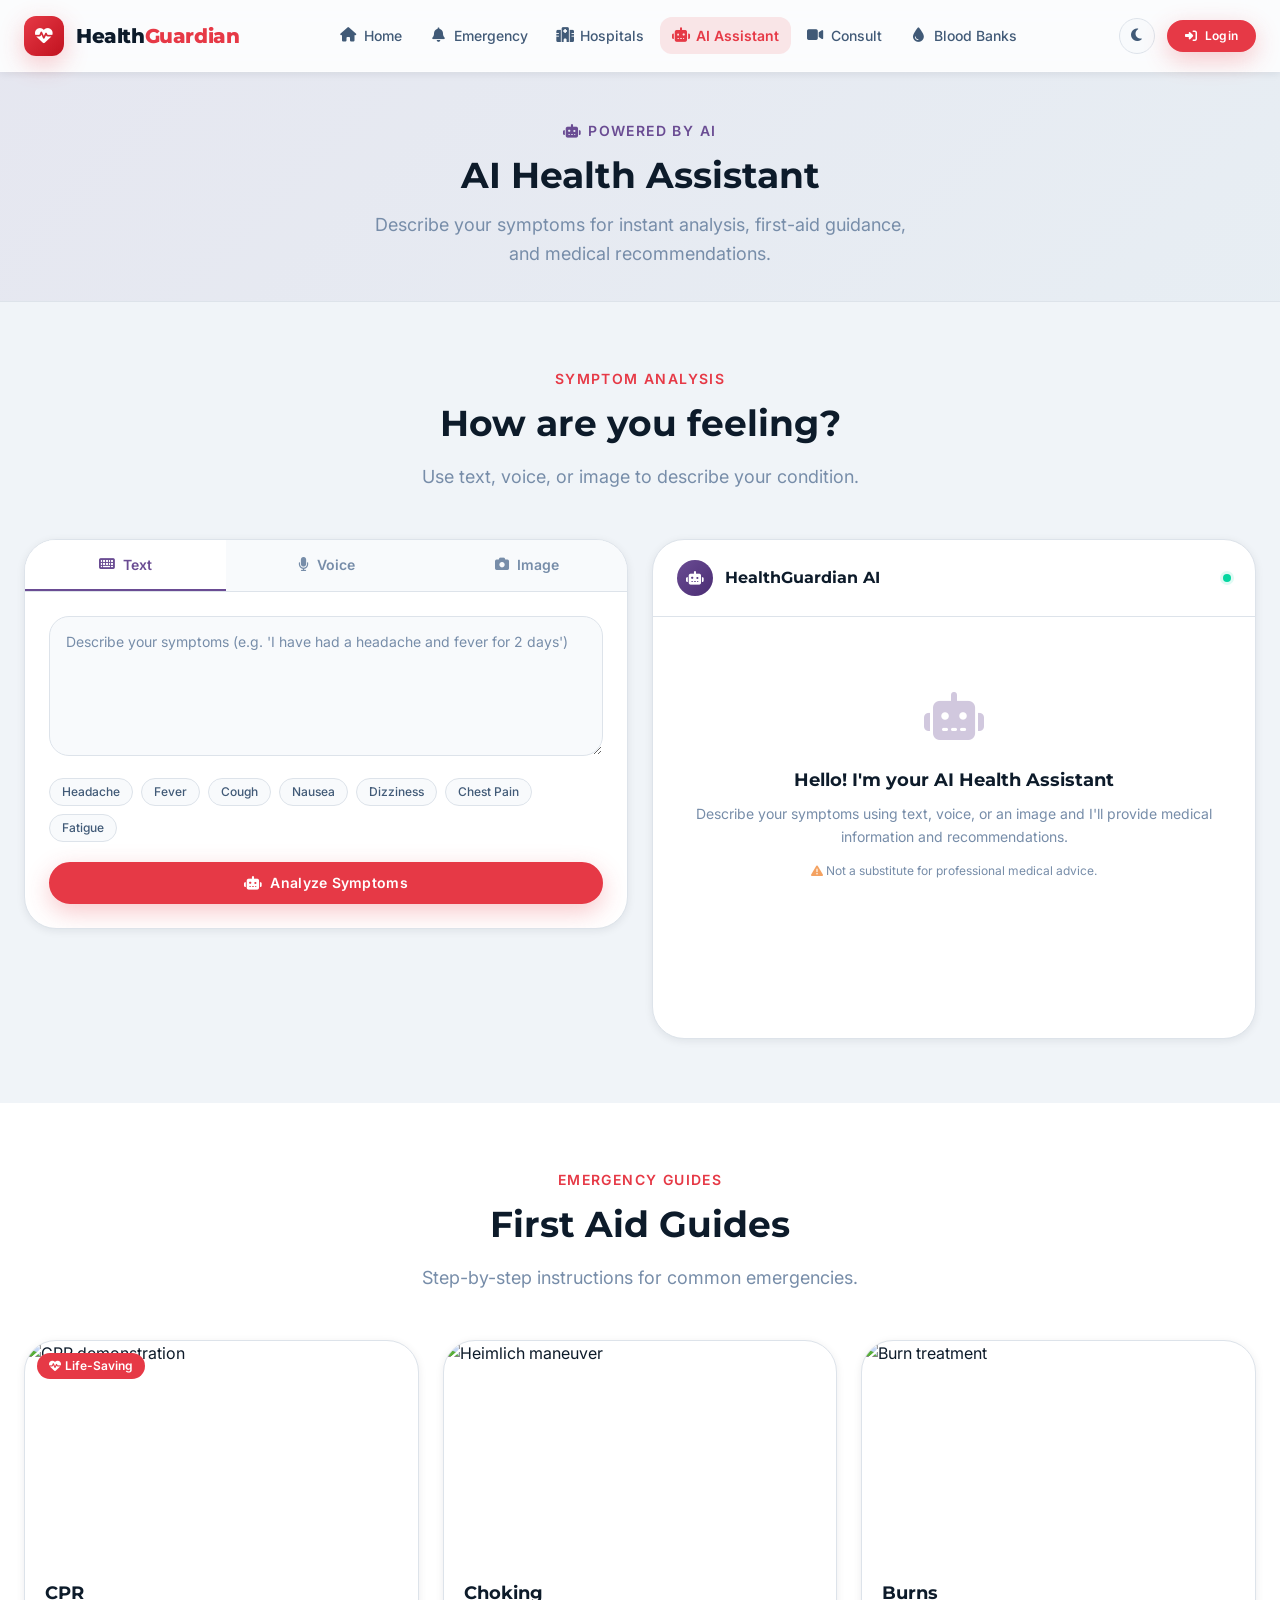
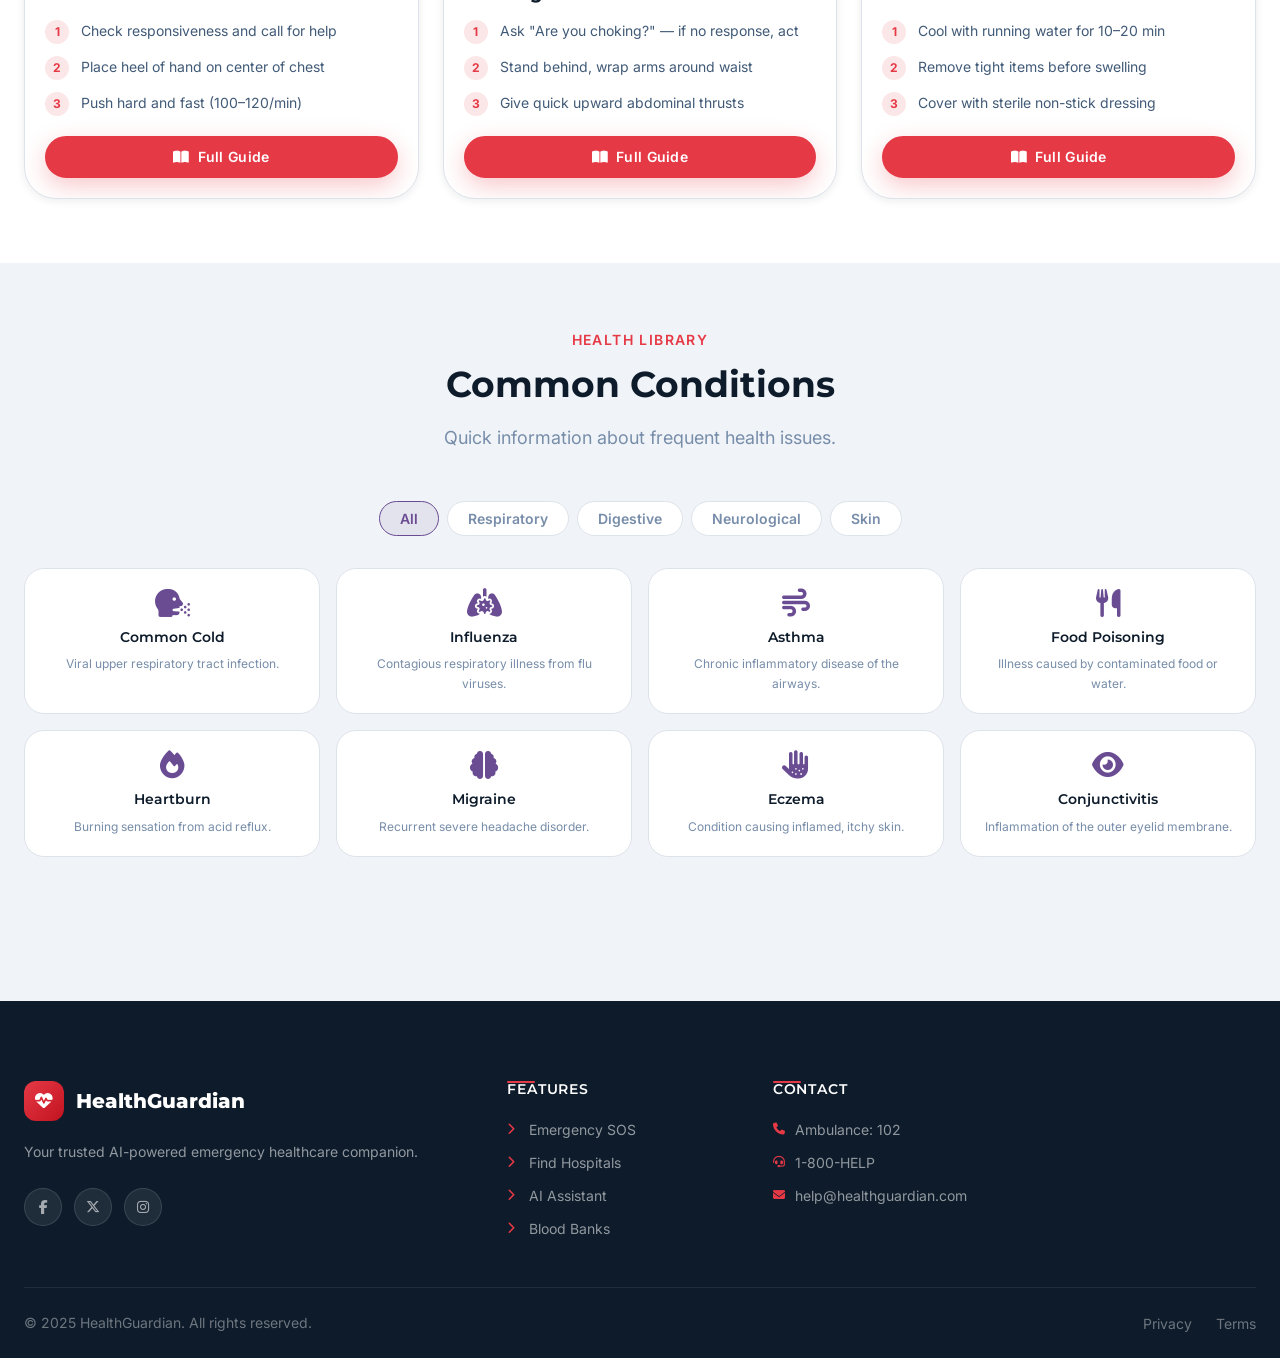
==== pages/assistant.html @ 379e9eb7 "feat: initial commit — HealthGuardian Emergency Healthcare AI Platform v2.0" ====
<!DOCTYPE html>
<html lang="en" data-theme="light">
<head>
  <meta charset="UTF-8">
  <meta name="viewport" content="width=device-width, initial-scale=1.0">
  <meta name="description" content="AI symptom checker, first aid guides, and health assistant — HealthGuardian">
  <title>AI Assistant — HealthGuardian</title>
  <link rel="preconnect" href="https://fonts.googleapis.com">
  <link rel="preconnect" href="https://fonts.gstatic.com" crossorigin>
  <link href="https://fonts.googleapis.com/css2?family=Inter:wght@300;400;500;600;700;800&family=Montserrat:wght@700;800;900&display=swap" rel="stylesheet">
  <link rel="stylesheet" href="https://cdnjs.cloudflare.com/ajax/libs/font-awesome/6.5.0/css/all.min.css">
  <link rel="stylesheet" href="../css/main.css">
  <link rel="stylesheet" href="../css/pages/assistant.css">
</head>
<body>

  <!-- NAVBAR -->
  <nav class="navbar" role="navigation" aria-label="Main navigation">
    <div class="container">
      <a href="../index.html" class="nav-logo">
        <div class="logo-icon"><i class="fas fa-heartbeat"></i></div>
        <span class="logo-text">Health<span>Guardian</span></span>
      </a>
      <ul class="nav-links" role="list">
        <li><a href="../index.html" class="nav-link"><i class="fas fa-house"></i> Home</a></li>
        <li><a href="emergency.html" class="nav-link"><i class="fas fa-bell"></i> Emergency</a></li>
        <li><a href="hospitals.html" class="nav-link"><i class="fas fa-hospital"></i> Hospitals</a></li>
        <li><a href="assistant.html" class="nav-link active"><i class="fas fa-robot"></i> AI Assistant</a></li>
        <li><a href="video.html" class="nav-link"><i class="fas fa-video"></i> Consult</a></li>
        <li><a href="bloodbank.html" class="nav-link"><i class="fas fa-droplet"></i> Blood Banks</a></li>
      </ul>
      <div class="nav-actions">
        <button class="theme-toggle" aria-label="Toggle dark mode"><i class="fas fa-moon"></i></button>
        <a href="login.html" class="btn btn-primary btn-sm nav-login-btn"><i class="fas fa-right-to-bracket"></i> Login</a>
        <div class="profile-dropdown hidden">
          <button class="profile-trigger">
            <div class="profile-avatar"></div>
            <span class="profile-name">User</span>
            <i class="fas fa-chevron-down profile-chevron"></i>
          </button>
          <div class="dropdown-menu">
            <button class="dropdown-item logout-btn danger"><i class="fas fa-right-from-bracket"></i> Logout</button>
          </div>
        </div>
        <button class="hamburger" aria-label="Toggle menu" aria-expanded="false"><span></span><span></span><span></span></button>
      </div>
    </div>
  </nav>

  <main>
    <!-- Page Header -->
    <div class="page-header">
      <span class="eyebrow"><i class="fas fa-robot"></i> Powered by AI</span>
      <h1>AI Health Assistant</h1>
      <p>Describe your symptoms for instant analysis, first-aid guidance, and medical recommendations.</p>
    </div>

    <!-- Symptom Checker -->
    <section class="checker-section section-pad" id="symptom-checker" aria-labelledby="checker-heading">
      <div class="container">
        <div class="section-header">
          <span class="eyebrow">Symptom Analysis</span>
          <h2 id="checker-heading">How are you feeling?</h2>
          <p>Use text, voice, or image to describe your condition.</p>
        </div>
        <div class="checker-layout">

          <!-- Input Panel -->
          <div class="input-panel" role="region" aria-label="Symptom input">
            <div class="method-tabs" role="tablist" aria-label="Input method">
              <button class="method-tab active" data-method="text" role="tab" aria-selected="true" aria-controls="pane-text">
                <i class="fas fa-keyboard"></i> Text
              </button>
              <button class="method-tab" data-method="voice" role="tab" aria-selected="false" aria-controls="pane-voice">
                <i class="fas fa-microphone"></i> Voice
              </button>
              <button class="method-tab" data-method="image" role="tab" aria-selected="false" aria-controls="pane-image">
                <i class="fas fa-camera"></i> Image
              </button>
            </div>

            <!-- Text Pane -->
            <div class="method-pane active" id="pane-text" role="tabpanel">
              <textarea id="symptomText" class="symptom-textarea" placeholder="Describe your symptoms (e.g. 'I have had a headache and fever for 2 days')" aria-label="Symptom description" maxlength="500"></textarea>
              <div class="symptom-tags" aria-label="Quick symptom tags">
                <span class="symptom-tag" role="button" tabindex="0">Headache</span>
                <span class="symptom-tag" role="button" tabindex="0">Fever</span>
                <span class="symptom-tag" role="button" tabindex="0">Cough</span>
                <span class="symptom-tag" role="button" tabindex="0">Nausea</span>
                <span class="symptom-tag" role="button" tabindex="0">Dizziness</span>
                <span class="symptom-tag" role="button" tabindex="0">Chest Pain</span>
                <span class="symptom-tag" role="button" tabindex="0">Fatigue</span>
              </div>
              <button class="btn btn-primary btn-block" id="analyzeBtn">
                <i class="fas fa-robot"></i> Analyze Symptoms
              </button>
            </div>

            <!-- Voice Pane -->
            <div class="method-pane" id="pane-voice" role="tabpanel">
              <div class="voice-pane">
                <button class="voice-btn" id="voiceBtn" aria-label="Start voice recording">
                  <i class="fas fa-microphone"></i>
                </button>
                <p class="voice-status" id="voiceStatus" aria-live="polite">Tap to start recording</p>
                <div class="voice-transcript" id="voiceTranscript" aria-live="polite">
                  Your spoken symptoms will appear here...
                </div>
                <button class="btn btn-primary btn-block mt-4" id="analyzeVoiceBtn" disabled>
                  <i class="fas fa-robot"></i> Analyze
                </button>
              </div>
            </div>

            <!-- Image Pane -->
            <div class="method-pane" id="pane-image" role="tabpanel">
              <div class="upload-area" id="uploadArea" role="button" tabindex="0" aria-label="Upload image">
                <i class="fas fa-cloud-arrow-up"></i>
                <p>Click or drag & drop an image</p>
                <span style="font-size:var(--text-xs);color:var(--text-muted)">JPG, PNG, WEBP up to 10MB</span>
                <input type="file" id="imageInput" accept="image/*" aria-label="Choose image file">
              </div>
              <div class="image-preview" id="imagePreview">
                <img id="previewImg" alt="Uploaded condition preview">
                <button class="btn btn-ghost btn-sm remove-btn" id="removeImageBtn"><i class="fas fa-trash"></i> Remove</button>
              </div>
              <button class="btn btn-primary btn-block" id="analyzeImageBtn" disabled>
                <i class="fas fa-magnifying-glass"></i> Analyze Image
              </button>
            </div>
          </div>

          <!-- Results Panel -->
          <div class="results-panel" role="region" aria-label="AI analysis results" aria-live="polite">
            <div class="results-header">
              <div class="ai-avatar-sm"><i class="fas fa-robot"></i></div>
              <h3>HealthGuardian AI</h3>
              <div class="online-dot" title="AI Online"></div>
            </div>
            <div class="results-body" id="resultsBody">
              <div class="welcome-state">
                <div class="welcome-icon"><i class="fas fa-robot"></i></div>
                <h4>Hello! I'm your AI Health Assistant</h4>
                <p>Describe your symptoms using text, voice, or an image and I'll provide medical information and recommendations.</p>
                <p style="margin-top:var(--space-3);font-size:var(--text-xs);color:var(--text-muted)"><i class="fas fa-triangle-exclamation" style="color:var(--color-warning)"></i> Not a substitute for professional medical advice.</p>
              </div>
            </div>
          </div>

        </div>
      </div>
    </section>

    <!-- First Aid Guides -->
    <section class="first-aid-section section-pad" id="first-aid" aria-labelledby="firstaid-heading">
      <div class="container">
        <div class="section-header">
          <span class="eyebrow">Emergency Guides</span>
          <h2 id="firstaid-heading">First Aid Guides</h2>
          <p>Step-by-step instructions for common emergencies.</p>
        </div>
        <div class="aid-grid">
          <article class="aid-card">
            <div class="aid-card-img">
              <img src="https://hand2heartcpr.ca/wp-content/uploads/2018/01/AdobeStock_182735346.jpeg" alt="CPR demonstration" loading="lazy">
              <div class="aid-badge"><i class="fas fa-heartbeat"></i> Life-Saving</div>
            </div>
            <div class="aid-card-body">
              <h3>CPR</h3>
              <div class="aid-steps">
                <div class="aid-step"><span class="aid-step-num">1</span><p>Check responsiveness and call for help</p></div>
                <div class="aid-step"><span class="aid-step-num">2</span><p>Place heel of hand on center of chest</p></div>
                <div class="aid-step"><span class="aid-step-num">3</span><p>Push hard and fast (100–120/min)</p></div>
              </div>
              <button class="btn btn-primary btn-block view-guide-btn" data-guide="cpr"><i class="fas fa-book-open"></i> Full Guide</button>
            </div>
          </article>
          <article class="aid-card">
            <div class="aid-card-img">
              <img src="https://media.istockphoto.com/id/2204399480/nl/foto/woman-performing-heimlich-maneuver-on-choking-partner-during-urgent-health-crisis-in-home.jpg?s=612x612&w=0&k=20&c=FwWISGh20p8D-whjJXy2Q0My9B53zinLy3RvQllsHaA=" alt="Heimlich maneuver" loading="lazy">
            </div>
            <div class="aid-card-body">
              <h3>Choking</h3>
              <div class="aid-steps">
                <div class="aid-step"><span class="aid-step-num">1</span><p>Ask "Are you choking?" — if no response, act</p></div>
                <div class="aid-step"><span class="aid-step-num">2</span><p>Stand behind, wrap arms around waist</p></div>
                <div class="aid-step"><span class="aid-step-num">3</span><p>Give quick upward abdominal thrusts</p></div>
              </div>
              <button class="btn btn-primary btn-block view-guide-btn" data-guide="choking"><i class="fas fa-book-open"></i> Full Guide</button>
            </div>
          </article>
          <article class="aid-card">
            <div class="aid-card-img">
              <img src="https://media.istockphoto.com/id/157602937/nl/foto/doctor-nurse-treating-mans-wound-burn-emergency-room-hospital.jpg?s=612x612&w=0&k=20&c=Lls_MF4XRp-GFUC1O2oXzkaopKZk47_YuTNvd8_7tJE=" alt="Burn treatment" loading="lazy">
            </div>
            <div class="aid-card-body">
              <h3>Burns</h3>
              <div class="aid-steps">
                <div class="aid-step"><span class="aid-step-num">1</span><p>Cool with running water for 10–20 min</p></div>
                <div class="aid-step"><span class="aid-step-num">2</span><p>Remove tight items before swelling</p></div>
                <div class="aid-step"><span class="aid-step-num">3</span><p>Cover with sterile non-stick dressing</p></div>
              </div>
              <button class="btn btn-primary btn-block view-guide-btn" data-guide="burns"><i class="fas fa-book-open"></i> Full Guide</button>
            </div>
          </article>
        </div>
      </div>
    </section>

    <!-- Common Conditions -->
    <section class="conditions-section section-pad" aria-labelledby="conditions-heading">
      <div class="container">
        <div class="section-header">
          <span class="eyebrow">Health Library</span>
          <h2 id="conditions-heading">Common Conditions</h2>
          <p>Quick information about frequent health issues.</p>
        </div>
        <div class="condition-tabs" role="tablist" aria-label="Filter conditions">
          <button class="condition-tab active" data-cat="all" role="tab">All</button>
          <button class="condition-tab" data-cat="respiratory" role="tab">Respiratory</button>
          <button class="condition-tab" data-cat="digestive" role="tab">Digestive</button>
          <button class="condition-tab" data-cat="neurological" role="tab">Neurological</button>
          <button class="condition-tab" data-cat="skin" role="tab">Skin</button>
        </div>
        <div class="conditions-grid" id="conditionsGrid" aria-live="polite"></div>
      </div>
    </section>
  </main>

  <!-- Guide Modal -->
  <div class="modal-overlay" id="guideModal" role="dialog" aria-modal="true" aria-labelledby="guideModalTitle">
    <div class="modal-box">
      <div class="modal-header">
        <h2 id="guideModalTitle">Guide</h2>
        <button class="modal-close" id="closeGuideModal" aria-label="Close modal"><i class="fas fa-xmark"></i></button>
      </div>
      <div class="modal-body" id="guideModalBody"></div>
    </div>
  </div>

  <!-- FOOTER -->
  <footer class="footer">
    <div class="container">
      <div class="footer-grid">
        <div class="footer-brand">
          <a href="../index.html" class="footer-logo"><div class="logo-icon"><i class="fas fa-heartbeat"></i></div><span class="logo-text">HealthGuardian</span></a>
          <p>Your trusted AI-powered emergency healthcare companion.</p>
          <div class="footer-social">
            <a href="#" aria-label="Facebook"><i class="fab fa-facebook-f"></i></a>
            <a href="#" aria-label="Twitter"><i class="fab fa-x-twitter"></i></a>
            <a href="#" aria-label="Instagram"><i class="fab fa-instagram"></i></a>
          </div>
        </div>
        <div class="footer-col"><h4>Features</h4><ul>
          <li><a href="emergency.html"><i class="fas fa-chevron-right"></i> Emergency SOS</a></li>
          <li><a href="hospitals.html"><i class="fas fa-chevron-right"></i> Find Hospitals</a></li>
          <li><a href="assistant.html"><i class="fas fa-chevron-right"></i> AI Assistant</a></li>
          <li><a href="bloodbank.html"><i class="fas fa-chevron-right"></i> Blood Banks</a></li>
        </ul></div>
        <div class="footer-col"><h4>Contact</h4><ul>
          <li><a href="tel:102"><i class="fas fa-phone"></i> Ambulance: 102</a></li>
          <li><a href="tel:18004357"><i class="fas fa-headset"></i> 1-800-HELP</a></li>
          <li><a href="mailto:help@healthguardian.com"><i class="fas fa-envelope"></i> help@healthguardian.com</a></li>
        </ul></div>
      </div>
      <div class="footer-bottom">
        <p>&copy; 2025 HealthGuardian. All rights reserved.</p>
        <div class="footer-bottom-links"><a href="#">Privacy</a><a href="#">Terms</a></div>
      </div>
    </div>
  </footer>

  <script type="module" src="../js/main.js"></script>
  <script type="module" src="../js/assistant/assistant.js"></script>
</body>
</html>
---- css/main.css ----
/**
 * main.css — Master CSS Entry Point
 * Emergency Healthcare AI Platform
 * ──────────────────────────────────
 * Import order matters: variables → reset → base → layouts → components → utilities → themes
 */

/* 1. Design Tokens */
@import url('base/variables.css');

/* 2. Reset & Base */
@import url('base/reset.css');

/* 3. Layouts */
@import url('layouts/footer.css');

/* 4. Components */
@import url('components/navbar.css');
@import url('components/buttons.css');
@import url('components/cards.css');
@import url('components/forms.css');

/* 5. Utilities */
@import url('utilities/helpers.css');

/* 6. Page Styles (imported per-page via <link>, listed here for reference) */
/* pages/home.css | pages/emergency.css | pages/finder.css | pages/assistant.css | pages/video.css */

/* ── Google Fonts ── */
@import url('https://fonts.googleapis.com/css2?family=Inter:wght@300;400;500;600;700;800&family=Montserrat:wght@700;800;900&display=swap');
---- css/pages/assistant.css ----
/**
 * AI Assistant Page Styles
 * Emergency Healthcare AI Platform
 */

body { padding-top: var(--navbar-height); }
.section-pad { padding: var(--space-16) 0; }

.page-header {
  background: linear-gradient(135deg, rgba(106,76,147,0.08), rgba(69,123,157,0.05));
  padding: var(--space-12) 0 var(--space-8);
  border-bottom: 1px solid var(--border-color);
  text-align: center;
}
.page-header .eyebrow { color: #6a4c93; font-size: var(--text-sm); font-weight: var(--font-semibold); letter-spacing: 0.1em; text-transform: uppercase; display: block; margin-bottom: var(--space-3); }
.page-header h1 { font-size: var(--text-4xl); margin-bottom: var(--space-3); }
.page-header p  { color: var(--text-muted); font-size: var(--text-lg); max-width: 560px; margin-inline: auto; }

/* ── Checker Layout ── */
.checker-section { background: var(--bg-body); }
.checker-layout {
  display: grid;
  grid-template-columns: 1fr 1fr;
  gap: var(--space-6);
  align-items: start;
}

/* ── Input Panel ── */
.input-panel {
  background: var(--bg-surface);
  border-radius: var(--border-radius-xl);
  border: 1px solid var(--border-color);
  box-shadow: var(--shadow-sm);
  overflow: hidden;
}

.method-tabs {
  display: flex;
  border-bottom: 1px solid var(--border-color);
  background: var(--bg-surface-2);
}
.method-tab {
  flex: 1;
  padding: var(--space-4);
  font-size: var(--text-sm);
  font-weight: var(--font-semibold);
  color: var(--text-muted);
  cursor: pointer;
  border: none;
  background: none;
  border-bottom: 2px solid transparent;
  transition: var(--transition-fast);
  display: flex;
  align-items: center;
  justify-content: center;
  gap: var(--space-2);
}
.method-tab:hover { color: var(--text-primary); background: var(--bg-surface); }
.method-tab.active { color: #6a4c93; border-bottom-color: #6a4c93; background: var(--bg-surface); }

.method-pane { display: none; padding: var(--space-6); }
.method-pane.active { display: block; }

.symptom-textarea {
  width: 100%;
  min-height: 140px;
  padding: var(--space-4);
  background: var(--bg-surface-2);
  border: 1.5px solid var(--border-color);
  border-radius: var(--border-radius-lg);
  font-family: var(--font-sans);
  font-size: var(--text-sm);
  color: var(--text-primary);
  resize: vertical;
  outline: none;
  transition: var(--transition-fast);
  margin-bottom: var(--space-4);
}
.symptom-textarea:focus { border-color: #6a4c93; box-shadow: 0 0 0 3px rgba(106,76,147,0.12); }
.symptom-textarea::placeholder { color: var(--text-muted); }

.symptom-tags { display: flex; flex-wrap: wrap; gap: var(--space-2); margin-bottom: var(--space-5); }
.symptom-tag {
  padding: var(--space-1) var(--space-3);
  background: var(--bg-surface-2);
  border: 1px solid var(--border-color);
  border-radius: var(--border-radius-full);
  font-size: var(--text-xs);
  font-weight: var(--font-medium);
  color: var(--text-secondary);
  cursor: pointer;
  transition: var(--transition-fast);
  user-select: none;
}
.symptom-tag:hover, .symptom-tag.selected {
  background: rgba(106,76,147,0.12);
  border-color: #6a4c93;
  color: #6a4c93;
}

/* ── Voice Pane ── */
.voice-pane { text-align: center; padding: var(--space-8) var(--space-6); }
.voice-btn {
  width: 100px; height: 100px;
  border-radius: 50%;
  background: linear-gradient(135deg, #6a4c93, #4a2c73);
  color: var(--color-white);
  border: none;
  font-size: 2rem;
  cursor: pointer;
  margin: 0 auto var(--space-5);
  display: flex; align-items: center; justify-content: center;
  box-shadow: 0 8px 24px rgba(106,76,147,0.3);
  transition: var(--transition-spring);
}
.voice-btn:hover { transform: scale(1.06); }
.voice-btn.recording { animation: pulse 1.5s ease-out infinite; background: var(--color-primary); }
.voice-status { font-size: var(--text-sm); color: var(--text-muted); margin-bottom: var(--space-4); }
.voice-transcript {
  background: var(--bg-surface-2);
  border: 1px solid var(--border-color);
  border-radius: var(--border-radius-lg);
  padding: var(--space-4);
  min-height: 80px;
  font-size: var(--text-sm);
  color: var(--text-secondary);
  text-align: left;
}

/* ── Image Pane ── */
.upload-area {
  border: 2px dashed var(--border-color);
  border-radius: var(--border-radius-lg);
  padding: var(--space-10);
  text-align: center;
  cursor: pointer;
  transition: var(--transition-fast);
  margin-bottom: var(--space-4);
}
.upload-area:hover, .upload-area.dragover { border-color: #6a4c93; background: rgba(106,76,147,0.04); }
.upload-area i { font-size: 2.5rem; color: var(--text-muted); margin-bottom: var(--space-3); display: block; }
.upload-area p { font-size: var(--text-sm); color: var(--text-muted); }
.upload-area input[type="file"] { display: none; }
.image-preview { display: none; position: relative; margin-bottom: var(--space-4); }
.image-preview img { width: 100%; border-radius: var(--border-radius-lg); max-height: 200px; object-fit: cover; }
.image-preview .remove-btn { position: absolute; top: var(--space-2); right: var(--space-2); }

/* ── Results Panel ── */
.results-panel {
  background: var(--bg-surface);
  border-radius: var(--border-radius-xl);
  border: 1px solid var(--border-color);
  box-shadow: var(--shadow-sm);
  min-height: 500px;
  display: flex;
  flex-direction: column;
}

.results-header {
  padding: var(--space-5) var(--space-6);
  border-bottom: 1px solid var(--border-color);
  display: flex;
  align-items: center;
  gap: var(--space-3);
}
.ai-avatar-sm {
  width: 36px; height: 36px;
  border-radius: 50%;
  background: linear-gradient(135deg, #6a4c93, #4a2c73);
  display: flex; align-items: center; justify-content: center;
  color: var(--color-white);
  font-size: var(--text-sm);
  flex-shrink: 0;
}
.results-header h3 { font-size: var(--text-base); color: var(--text-primary); }
.results-header .online-dot { width: 8px; height: 8px; border-radius: 50%; background: var(--color-accent); margin-left: auto; box-shadow: 0 0 0 3px var(--color-accent-alpha); }

.results-body { flex: 1; padding: var(--space-6); overflow-y: auto; }

.welcome-state { text-align: center; padding: var(--space-10) var(--space-4); }
.welcome-state .welcome-icon { font-size: 3rem; color: #6a4c93; opacity: 0.3; margin-bottom: var(--space-4); }
.welcome-state h4 { font-size: var(--text-lg); margin-bottom: var(--space-3); }
.welcome-state p  { font-size: var(--text-sm); color: var(--text-muted); }

.loading-state { display: flex; align-items: center; gap: var(--space-4); padding: var(--space-6); }
.loading-dots { display: flex; gap: var(--space-2); }
.loading-dots span {
  width: 8px; height: 8px;
  border-radius: 50%;
  background: #6a4c93;
  animation: bounce 1.2s ease-in-out infinite;
}
.loading-dots span:nth-child(2) { animation-delay: 0.2s; }
.loading-dots span:nth-child(3) { animation-delay: 0.4s; }
@keyframes bounce { 0%,80%,100% { transform: scale(0.6); opacity: 0.4; } 40% { transform: scale(1); opacity: 1; } }

.severity-banner {
  display: flex;
  align-items: center;
  gap: var(--space-3);
  padding: var(--space-4);
  border-radius: var(--border-radius-lg);
  margin-bottom: var(--space-5);
  font-weight: var(--font-semibold);
  font-size: var(--text-sm);
}
.severity-banner.high     { background: var(--color-primary-alpha); color: var(--color-primary); }
.severity-banner.moderate { background: rgba(244,162,97,0.15); color: #c47a2a; }
.severity-banner.low      { background: var(--color-accent-alpha); color: var(--color-accent-dark); }

.condition-item {
  background: var(--bg-surface-2);
  border: 1px solid var(--border-color);
  border-radius: var(--border-radius-lg);
  padding: var(--space-4);
  margin-bottom: var(--space-3);
}
.condition-item-header { display: flex; align-items: center; justify-content: space-between; margin-bottom: var(--space-2); }
.condition-item-name { font-weight: var(--font-semibold); font-size: var(--text-sm); color: var(--text-primary); }
.condition-item p { font-size: var(--text-xs); color: var(--text-muted); }

.advice-box {
  background: rgba(69,123,157,0.06);
  border: 1px solid var(--color-secondary-alpha);
  border-radius: var(--border-radius-lg);
  padding: var(--space-4);
  margin-bottom: var(--space-5);
}
.advice-box h5 { font-size: var(--text-sm); color: var(--color-secondary); margin-bottom: var(--space-2); }
.advice-box p  { font-size: var(--text-sm); color: var(--text-secondary); }

.disclaimer {
  background: var(--bg-surface-2);
  border-radius: var(--border-radius);
  padding: var(--space-3) var(--space-4);
  font-size: var(--text-xs);
  color: var(--text-muted);
  display: flex;
  gap: var(--space-2);
  align-items: flex-start;
  margin-top: var(--space-4);
}
.disclaimer i { color: var(--color-warning); flex-shrink: 0; margin-top: 2px; }

/* ── First Aid Section ── */
.first-aid-section { background: var(--bg-surface); }
.aid-grid { display: grid; grid-template-columns: repeat(3, 1fr); gap: var(--space-6); }
.aid-card {
  background: var(--bg-surface);
  border: 1px solid var(--border-color);
  border-radius: var(--border-radius-xl);
  overflow: hidden;
  box-shadow: var(--shadow-sm);
  transition: var(--transition-base);
}
.aid-card:hover { transform: translateY(-6px); box-shadow: var(--shadow-lg); }
.aid-card-img { position: relative; aspect-ratio: 16/9; overflow: hidden; }
.aid-card-img img { width: 100%; height: 100%; object-fit: cover; transition: transform 0.4s ease; }
.aid-card:hover .aid-card-img img { transform: scale(1.05); }
.aid-badge {
  position: absolute;
  top: var(--space-3); left: var(--space-3);
  background: var(--color-primary);
  color: var(--color-white);
  padding: var(--space-1) var(--space-3);
  border-radius: var(--border-radius-full);
  font-size: var(--text-xs);
  font-weight: var(--font-semibold);
  display: flex; align-items: center; gap: var(--space-1);
}
.aid-card-body { padding: var(--space-5); }
.aid-card-body h3 { font-size: var(--text-lg); margin-bottom: var(--space-4); }
.aid-steps { display: flex; flex-direction: column; gap: var(--space-3); margin-bottom: var(--space-5); }
.aid-step { display: flex; gap: var(--space-3); align-items: flex-start; }
.aid-step-num {
  width: 24px; height: 24px;
  border-radius: 50%;
  background: var(--color-primary-alpha);
  color: var(--color-primary);
  display: flex; align-items: center; justify-content: center;
  font-size: var(--text-xs);
  font-weight: var(--font-bold);
  flex-shrink: 0;
}
.aid-step p { font-size: var(--text-sm); color: var(--text-secondary); }

/* ── Guide Modal ── */
.modal-overlay {
  position: fixed;
  inset: 0;
  background: var(--bg-overlay);
  z-index: var(--z-modal);
  display: flex;
  align-items: center;
  justify-content: center;
  padding: var(--space-6);
  opacity: 0;
  visibility: hidden;
  transition: var(--transition-base);
}
.modal-overlay.open { opacity: 1; visibility: visible; }
.modal-box {
  background: var(--bg-surface);
  border-radius: var(--border-radius-xl);
  box-shadow: var(--shadow-xl);
  width: 100%;
  max-width: 680px;
  max-height: 85vh;
  overflow-y: auto;
  transform: scale(0.95) translateY(16px);
  transition: var(--transition-base);
}
.modal-overlay.open .modal-box { transform: scale(1) translateY(0); }
.modal-header {
  padding: var(--space-6);
  border-bottom: 1px solid var(--border-color);
  display: flex;
  align-items: center;
  justify-content: space-between;
  position: sticky;
  top: 0;
  background: var(--bg-surface);
  z-index: 1;
}
.modal-header h2 { font-size: var(--text-xl); }
.modal-close { width: 36px; height: 36px; border-radius: 50%; background: var(--bg-surface-2); border: 1px solid var(--border-color); display: flex; align-items: center; justify-content: center; cursor: pointer; color: var(--text-muted); transition: var(--transition-fast); }
.modal-close:hover { background: var(--color-primary-alpha); color: var(--color-primary); }
.modal-body { padding: var(--space-6); }
.modal-video { aspect-ratio: 16/9; border-radius: var(--border-radius-lg); overflow: hidden; margin-bottom: var(--space-6); background: var(--bg-surface-2); }
.modal-video iframe { width: 100%; height: 100%; border: none; }
.modal-steps ol { padding-left: var(--space-5); display: flex; flex-direction: column; gap: var(--space-3); }
.modal-steps li { font-size: var(--text-sm); color: var(--text-secondary); line-height: var(--leading-relaxed); }
.modal-note { background: rgba(244,162,97,0.1); border: 1px solid rgba(244,162,97,0.3); border-radius: var(--border-radius-lg); padding: var(--space-4); margin-top: var(--space-5); font-size: var(--text-sm); color: var(--text-secondary); }

/* ── Conditions ── */
.conditions-section { background: var(--bg-body); }
.condition-tabs { display: flex; gap: var(--space-2); flex-wrap: wrap; justify-content: center; margin-bottom: var(--space-8); }
.condition-tab {
  padding: var(--space-2) var(--space-5);
  border-radius: var(--border-radius-full);
  font-size: var(--text-sm);
  font-weight: var(--font-semibold);
  color: var(--text-muted);
  cursor: pointer;
  border: 1px solid var(--border-color);
  background: var(--bg-surface);
  transition: var(--transition-fast);
}
.condition-tab:hover { color: var(--text-primary); border-color: var(--border-color-dark); }
.condition-tab.active { color: #6a4c93; background: rgba(106,76,147,0.1); border-color: #6a4c93; }
.conditions-grid { display: grid; grid-template-columns: repeat(4, 1fr); gap: var(--space-4); }
.condition-card {
  background: var(--bg-surface);
  border: 1px solid var(--border-color);
  border-radius: var(--border-radius-lg);
  padding: var(--space-5);
  cursor: pointer;
  transition: var(--transition-base);
  text-align: center;
}
.condition-card:hover { transform: translateY(-4px); box-shadow: var(--shadow-md); border-color: #6a4c93; }
.condition-card i { font-size: 1.75rem; color: #6a4c93; margin-bottom: var(--space-3); display: block; }
.condition-card h4 { font-size: var(--text-sm); font-weight: var(--font-semibold); margin-bottom: var(--space-2); }
.condition-card p  { font-size: var(--text-xs); color: var(--text-muted); }

/* ── Responsive ── */
@media (max-width: 1024px) { .checker-layout { grid-template-columns: 1fr; } }
@media (max-width: 768px)  { .aid-grid { grid-template-columns: 1fr; } .conditions-grid { grid-template-columns: repeat(2, 1fr); } }
@media (max-width: 480px)  { .conditions-grid { grid-template-columns: repeat(2, 1fr); } }
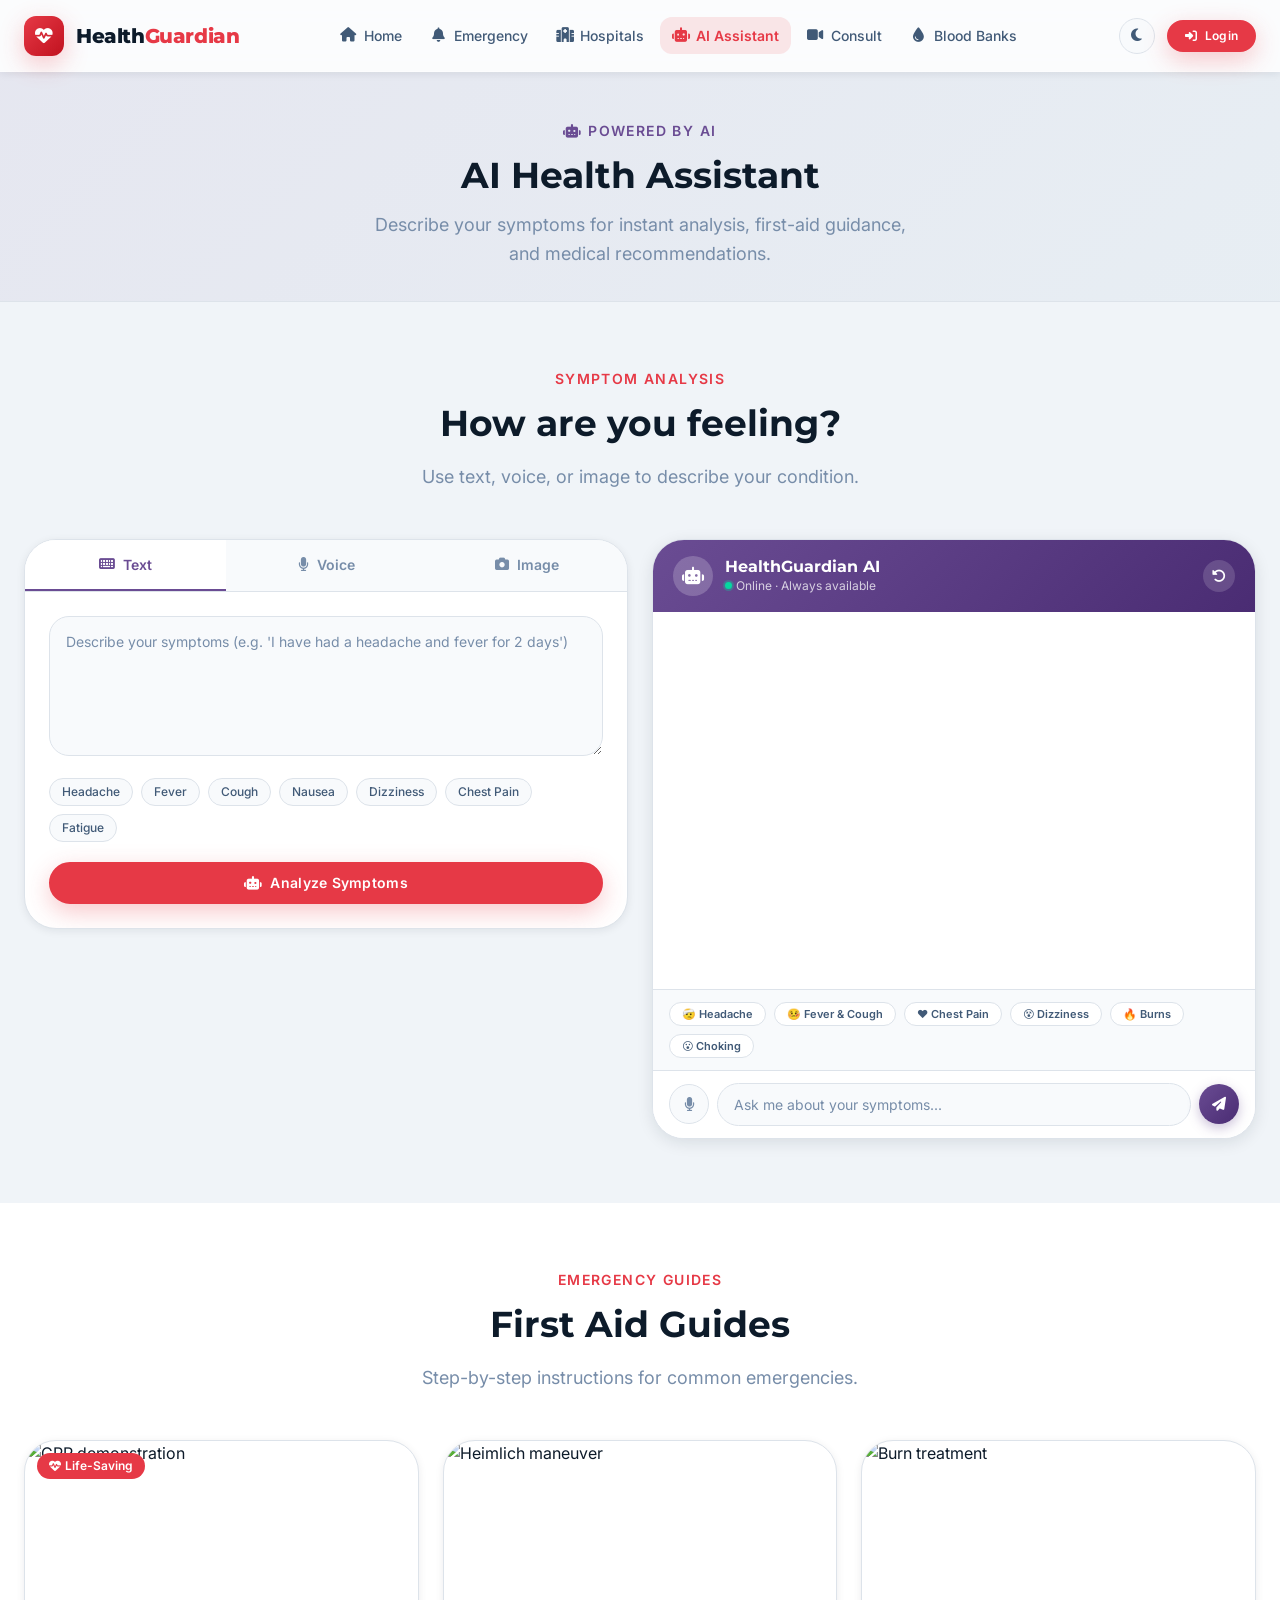
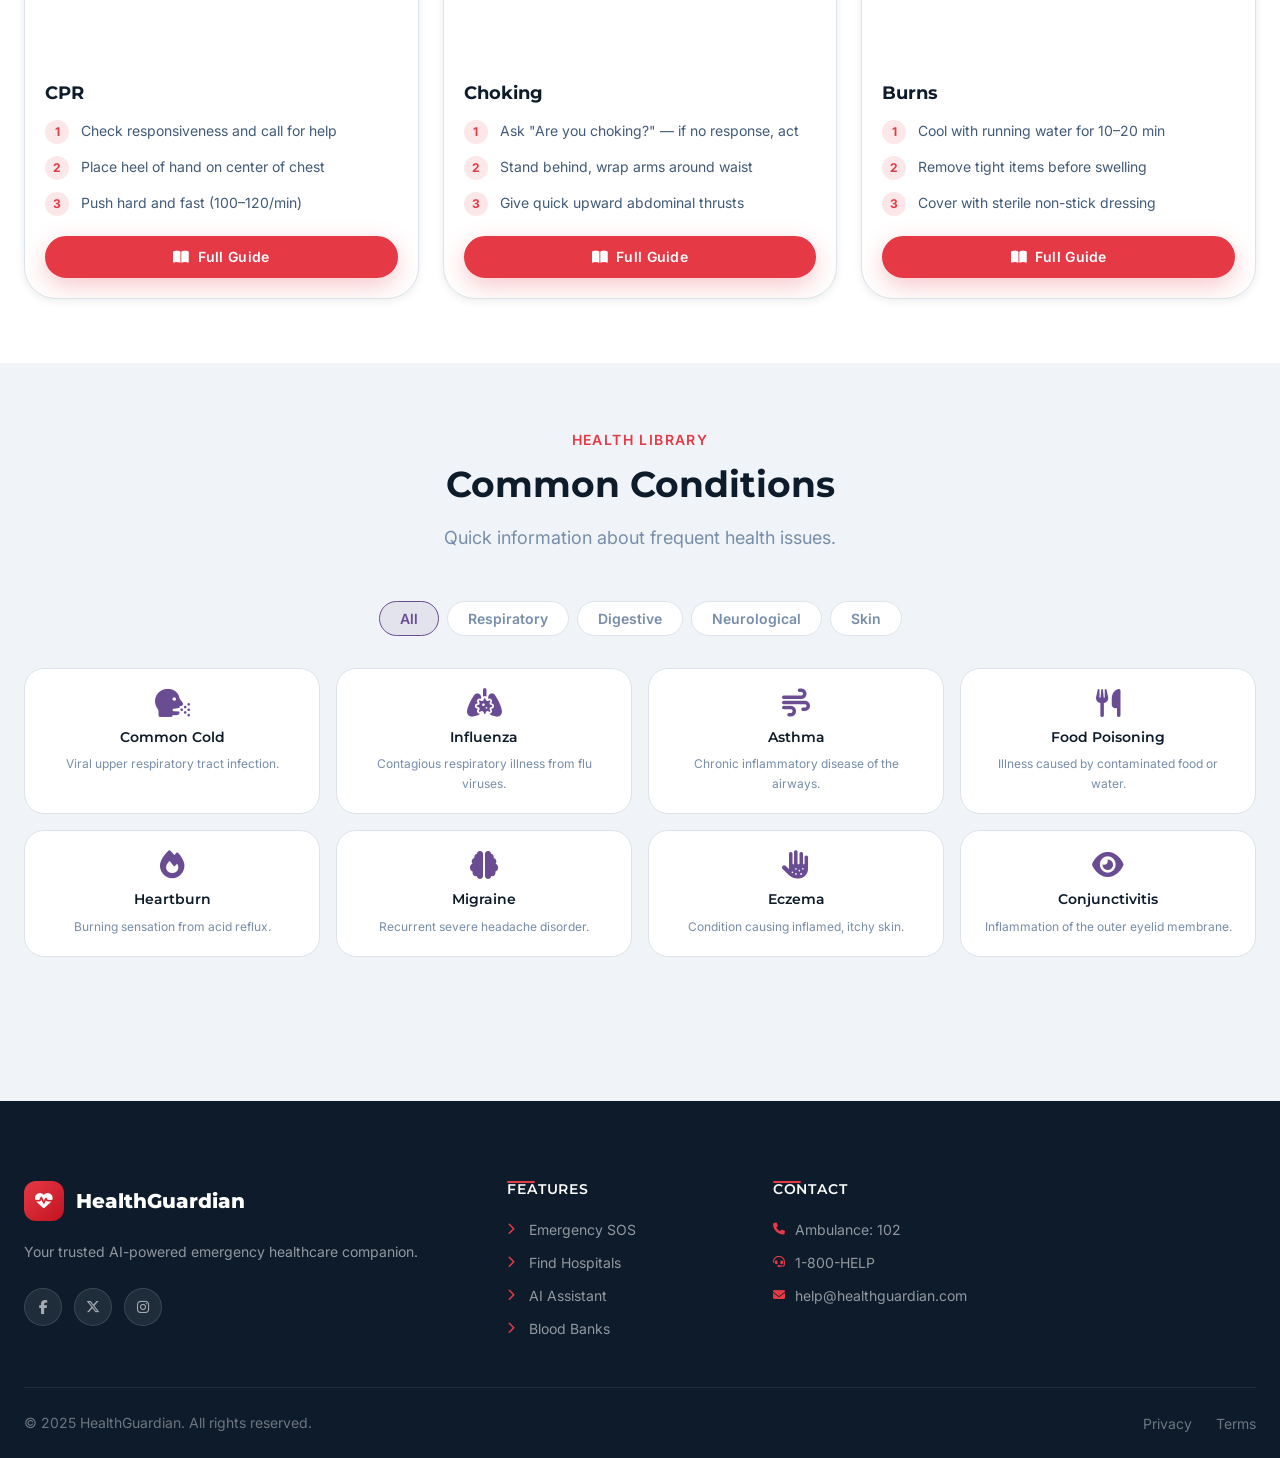
==== commit 2d7baa0d: "HealthGuardian AI Platform v2.0" ====
--- a/pages/assistant.html
+++ b/pages/assistant.html
@@ -130,20 +130,38 @@
             </div>
           </div>
 
-          <!-- Results Panel -->
-          <div class="results-panel" role="region" aria-label="AI analysis results" aria-live="polite">
-            <div class="results-header">
+          <!-- AI Chatbot Panel -->
+          <div class="chatbot-panel" role="region" aria-label="AI Health Chatbot">
+            <div class="chat-header">
               <div class="ai-avatar-sm"><i class="fas fa-robot"></i></div>
-              <h3>HealthGuardian AI</h3>
-              <div class="online-dot" title="AI Online"></div>
-            </div>
-            <div class="results-body" id="resultsBody">
-              <div class="welcome-state">
-                <div class="welcome-icon"><i class="fas fa-robot"></i></div>
-                <h4>Hello! I'm your AI Health Assistant</h4>
-                <p>Describe your symptoms using text, voice, or an image and I'll provide medical information and recommendations.</p>
-                <p style="margin-top:var(--space-3);font-size:var(--text-xs);color:var(--text-muted)"><i class="fas fa-triangle-exclamation" style="color:var(--color-warning)"></i> Not a substitute for professional medical advice.</p>
-              </div>
+              <div class="chat-header-info">
+                <h3>HealthGuardian AI</h3>
+                <span class="chat-status"><span class="online-dot"></span> Online · Always available</span>
+              </div>
+              <button class="chat-clear-btn" id="chatClearBtn" title="Clear chat" aria-label="Clear conversation">
+                <i class="fas fa-rotate-left"></i>
+              </button>
+            </div>
+
+            <div class="chat-messages" id="chatMessages" aria-live="polite" aria-label="Chat messages"></div>
+
+            <div class="chat-quick-replies" id="quickReplies">
+              <button class="quick-reply" data-msg="I have a headache">🤕 Headache</button>
+              <button class="quick-reply" data-msg="I have fever and cough">🤒 Fever & Cough</button>
+              <button class="quick-reply" data-msg="I have chest pain">❤️ Chest Pain</button>
+              <button class="quick-reply" data-msg="I feel dizzy and nauseous">😵 Dizziness</button>
+              <button class="quick-reply" data-msg="What should I do for a burn?">🔥 Burns</button>
+              <button class="quick-reply" data-msg="Someone is choking">😮 Choking</button>
+            </div>
+
+            <div class="chat-input-bar">
+              <button class="chat-voice-btn" id="chatVoiceBtn" aria-label="Voice input">
+                <i class="fas fa-microphone"></i>
+              </button>
+              <input type="text" id="chatInput" class="chat-input" placeholder="Ask me about your symptoms..." aria-label="Type your message" maxlength="300" autocomplete="off">
+              <button class="chat-send-btn" id="chatSendBtn" aria-label="Send message">
+                <i class="fas fa-paper-plane"></i>
+              </button>
             </div>
           </div>
 
--- a/css/pages/assistant.css
+++ b/css/pages/assistant.css
@@ -367,3 +367,263 @@
 @media (max-width: 1024px) { .checker-layout { grid-template-columns: 1fr; } }
 @media (max-width: 768px)  { .aid-grid { grid-template-columns: 1fr; } .conditions-grid { grid-template-columns: repeat(2, 1fr); } }
 @media (max-width: 480px)  { .conditions-grid { grid-template-columns: repeat(2, 1fr); } }
+
+/* ══════════════════════════════════════════
+   AI CHATBOT PANEL
+══════════════════════════════════════════ */
+
+.chatbot-panel {
+  background: var(--bg-surface);
+  border-radius: var(--border-radius-xl);
+  border: 1px solid var(--border-color);
+  box-shadow: var(--shadow-md);
+  display: flex;
+  flex-direction: column;
+  height: 600px;
+  overflow: hidden;
+  position: sticky;
+  top: calc(var(--navbar-height) + 1rem);
+}
+
+/* ── Chat Header ── */
+.chat-header {
+  padding: var(--space-4) var(--space-5);
+  background: linear-gradient(135deg, #6a4c93, #4a2c73);
+  display: flex;
+  align-items: center;
+  gap: var(--space-3);
+  flex-shrink: 0;
+}
+.chat-header .ai-avatar-sm {
+  background: rgba(255,255,255,0.2);
+  width: 40px; height: 40px;
+  font-size: 1.1rem;
+}
+.chat-header-info h3 { color: #fff; font-size: var(--text-base); margin: 0; }
+.chat-status {
+  font-size: var(--text-xs);
+  color: rgba(255,255,255,0.75);
+  display: flex;
+  align-items: center;
+  gap: var(--space-1);
+}
+.chat-status .online-dot {
+  width: 7px; height: 7px;
+  border-radius: 50%;
+  background: #06d6a0;
+  box-shadow: 0 0 0 2px rgba(6,214,160,0.3);
+  display: inline-block;
+  margin: 0;
+}
+.chat-clear-btn {
+  margin-left: auto;
+  background: rgba(255,255,255,0.15);
+  border: none;
+  color: #fff;
+  width: 32px; height: 32px;
+  border-radius: 50%;
+  cursor: pointer;
+  display: flex; align-items: center; justify-content: center;
+  font-size: var(--text-sm);
+  transition: var(--transition-fast);
+  flex-shrink: 0;
+}
+.chat-clear-btn:hover { background: rgba(255,255,255,0.28); }
+
+/* ── Messages Area ── */
+.chat-messages {
+  flex: 1;
+  overflow-y: auto;
+  padding: var(--space-5);
+  display: flex;
+  flex-direction: column;
+  gap: var(--space-4);
+  scroll-behavior: smooth;
+}
+.chat-messages::-webkit-scrollbar { width: 4px; }
+.chat-messages::-webkit-scrollbar-track { background: transparent; }
+.chat-messages::-webkit-scrollbar-thumb { background: var(--border-color); border-radius: 4px; }
+
+/* ── Message Bubbles ── */
+.chat-msg {
+  display: flex;
+  gap: var(--space-3);
+  align-items: flex-end;
+  animation: msgIn 0.25s ease both;
+}
+@keyframes msgIn {
+  from { opacity: 0; transform: translateY(10px); }
+  to   { opacity: 1; transform: translateY(0); }
+}
+
+.chat-msg.user { flex-direction: row-reverse; }
+
+.chat-msg .msg-avatar {
+  width: 30px; height: 30px;
+  border-radius: 50%;
+  display: flex; align-items: center; justify-content: center;
+  font-size: 0.75rem;
+  flex-shrink: 0;
+}
+.chat-msg.bot  .msg-avatar { background: linear-gradient(135deg,#6a4c93,#4a2c73); color:#fff; }
+.chat-msg.user .msg-avatar { background: linear-gradient(135deg,#e63946,#c1121f); color:#fff; }
+
+.msg-bubble {
+  max-width: 78%;
+  padding: var(--space-3) var(--space-4);
+  border-radius: 18px;
+  font-size: var(--text-sm);
+  line-height: var(--leading-relaxed);
+  position: relative;
+}
+.chat-msg.bot  .msg-bubble {
+  background: var(--bg-surface-2);
+  border: 1px solid var(--border-color);
+  border-bottom-left-radius: 4px;
+  color: var(--text-primary);
+}
+.chat-msg.user .msg-bubble {
+  background: linear-gradient(135deg,#6a4c93,#4a2c73);
+  color: #fff;
+  border-bottom-right-radius: 4px;
+}
+
+.msg-bubble .msg-time {
+  display: block;
+  font-size: 10px;
+  opacity: 0.55;
+  margin-top: var(--space-1);
+  text-align: right;
+}
+
+/* Severity chips inside bot messages */
+.msg-severity {
+  display: inline-flex;
+  align-items: center;
+  gap: var(--space-1);
+  padding: 2px var(--space-3);
+  border-radius: var(--border-radius-full);
+  font-size: 11px;
+  font-weight: var(--font-semibold);
+  margin-bottom: var(--space-2);
+}
+.msg-severity.high     { background: var(--color-primary-alpha); color: var(--color-primary); }
+.msg-severity.moderate { background: rgba(244,162,97,0.15); color: #c47a2a; }
+.msg-severity.low      { background: var(--color-accent-alpha); color: var(--color-accent-dark); }
+
+.msg-bubble ul { padding-left: 1.2rem; margin: var(--space-2) 0; }
+.msg-bubble ul li { margin-bottom: var(--space-1); font-size: var(--text-xs); }
+.msg-bubble .msg-actions { display: flex; gap: var(--space-2); flex-wrap: wrap; margin-top: var(--space-3); }
+.msg-bubble .msg-actions a {
+  font-size: 11px;
+  padding: 4px 10px;
+  border-radius: var(--border-radius-full);
+  background: rgba(106,76,147,0.12);
+  color: #6a4c93;
+  text-decoration: none;
+  font-weight: var(--font-semibold);
+  transition: var(--transition-fast);
+}
+.msg-bubble .msg-actions a:hover { background: #6a4c93; color: #fff; }
+
+/* ── Typing Indicator ── */
+.typing-indicator {
+  display: flex;
+  align-items: center;
+  gap: var(--space-3);
+}
+.typing-dots {
+  display: flex;
+  gap: 4px;
+  padding: var(--space-3) var(--space-4);
+  background: var(--bg-surface-2);
+  border: 1px solid var(--border-color);
+  border-radius: 18px;
+  border-bottom-left-radius: 4px;
+}
+.typing-dots span {
+  width: 7px; height: 7px;
+  border-radius: 50%;
+  background: #6a4c93;
+  opacity: 0.4;
+  animation: typingBounce 1.2s ease-in-out infinite;
+}
+.typing-dots span:nth-child(2) { animation-delay: 0.2s; }
+.typing-dots span:nth-child(3) { animation-delay: 0.4s; }
+@keyframes typingBounce {
+  0%,60%,100% { transform: translateY(0); opacity: 0.4; }
+  30%          { transform: translateY(-6px); opacity: 1; }
+}
+
+/* ── Quick Replies ── */
+.chat-quick-replies {
+  padding: var(--space-3) var(--space-4);
+  display: flex;
+  gap: var(--space-2);
+  flex-wrap: wrap;
+  border-top: 1px solid var(--border-color);
+  background: var(--bg-surface-2);
+  flex-shrink: 0;
+}
+.quick-reply {
+  padding: var(--space-1) var(--space-3);
+  border-radius: var(--border-radius-full);
+  border: 1px solid var(--border-color);
+  background: var(--bg-surface);
+  font-size: 11px;
+  font-weight: var(--font-semibold);
+  color: var(--text-secondary);
+  cursor: pointer;
+  transition: var(--transition-fast);
+  white-space: nowrap;
+}
+.quick-reply:hover {
+  background: rgba(106,76,147,0.1);
+  border-color: #6a4c93;
+  color: #6a4c93;
+}
+
+/* ── Input Bar ── */
+.chat-input-bar {
+  padding: var(--space-3) var(--space-4);
+  border-top: 1px solid var(--border-color);
+  display: flex;
+  align-items: center;
+  gap: var(--space-2);
+  background: var(--bg-surface);
+  flex-shrink: 0;
+}
+.chat-input {
+  flex: 1;
+  border: 1.5px solid var(--border-color);
+  border-radius: var(--border-radius-full);
+  padding: var(--space-3) var(--space-4);
+  font-size: var(--text-sm);
+  font-family: var(--font-sans);
+  color: var(--text-primary);
+  background: var(--bg-surface-2);
+  outline: none;
+  transition: var(--transition-fast);
+}
+.chat-input:focus { border-color: #6a4c93; box-shadow: 0 0 0 3px rgba(106,76,147,0.12); }
+.chat-input::placeholder { color: var(--text-muted); }
+
+.chat-send-btn, .chat-voice-btn {
+  width: 40px; height: 40px;
+  border-radius: 50%;
+  border: none;
+  cursor: pointer;
+  display: flex; align-items: center; justify-content: center;
+  font-size: var(--text-sm);
+  transition: var(--transition-spring);
+  flex-shrink: 0;
+}
+.chat-send-btn {
+  background: linear-gradient(135deg,#6a4c93,#4a2c73);
+  color: #fff;
+  box-shadow: 0 4px 12px rgba(106,76,147,0.35);
+}
+.chat-send-btn:hover { transform: scale(1.1); box-shadow: 0 6px 18px rgba(106,76,147,0.45); }
+.chat-voice-btn { background: var(--bg-surface-2); color: var(--text-muted); border: 1.5px solid var(--border-color); }
+.chat-voice-btn:hover { color: #6a4c93; border-color: #6a4c93; }
+.chat-voice-btn.recording { background: var(--color-primary); color: #fff; border-color: var(--color-primary); animation: pulse 1.5s ease-out infinite; }
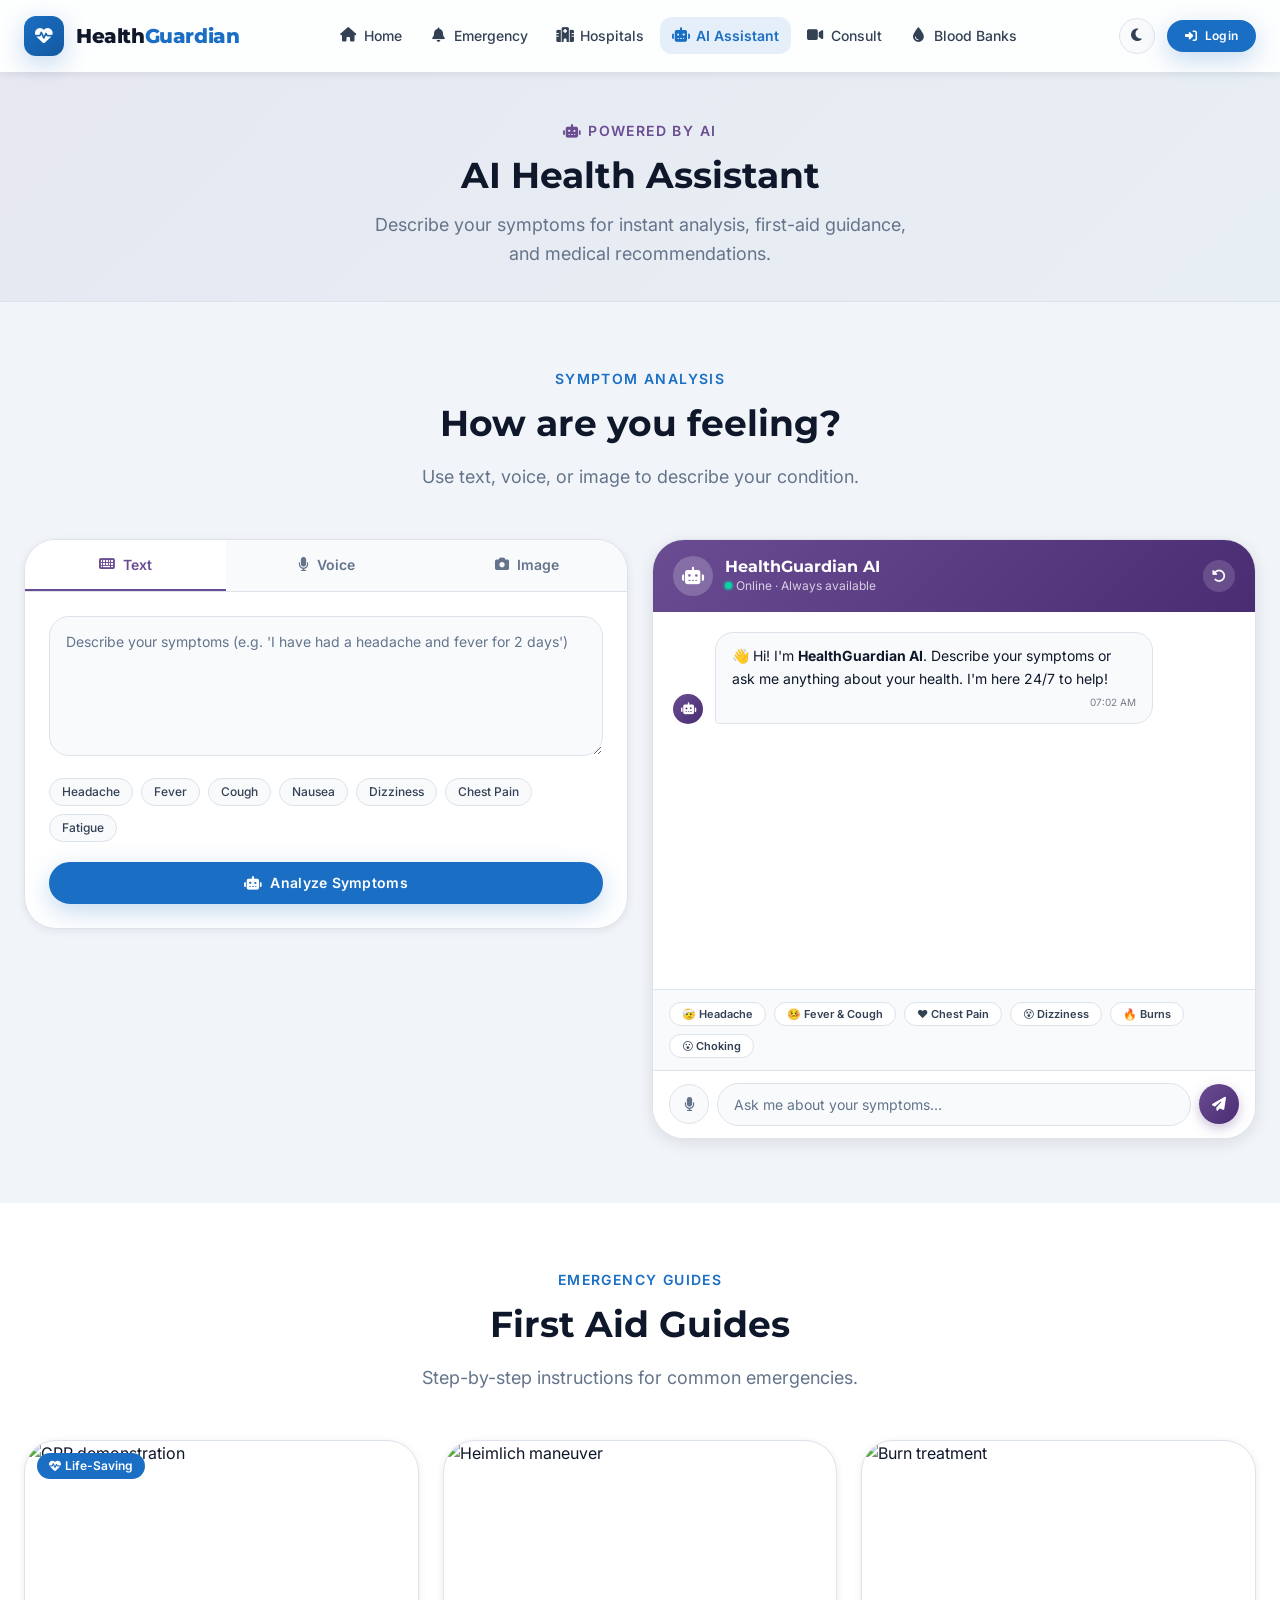
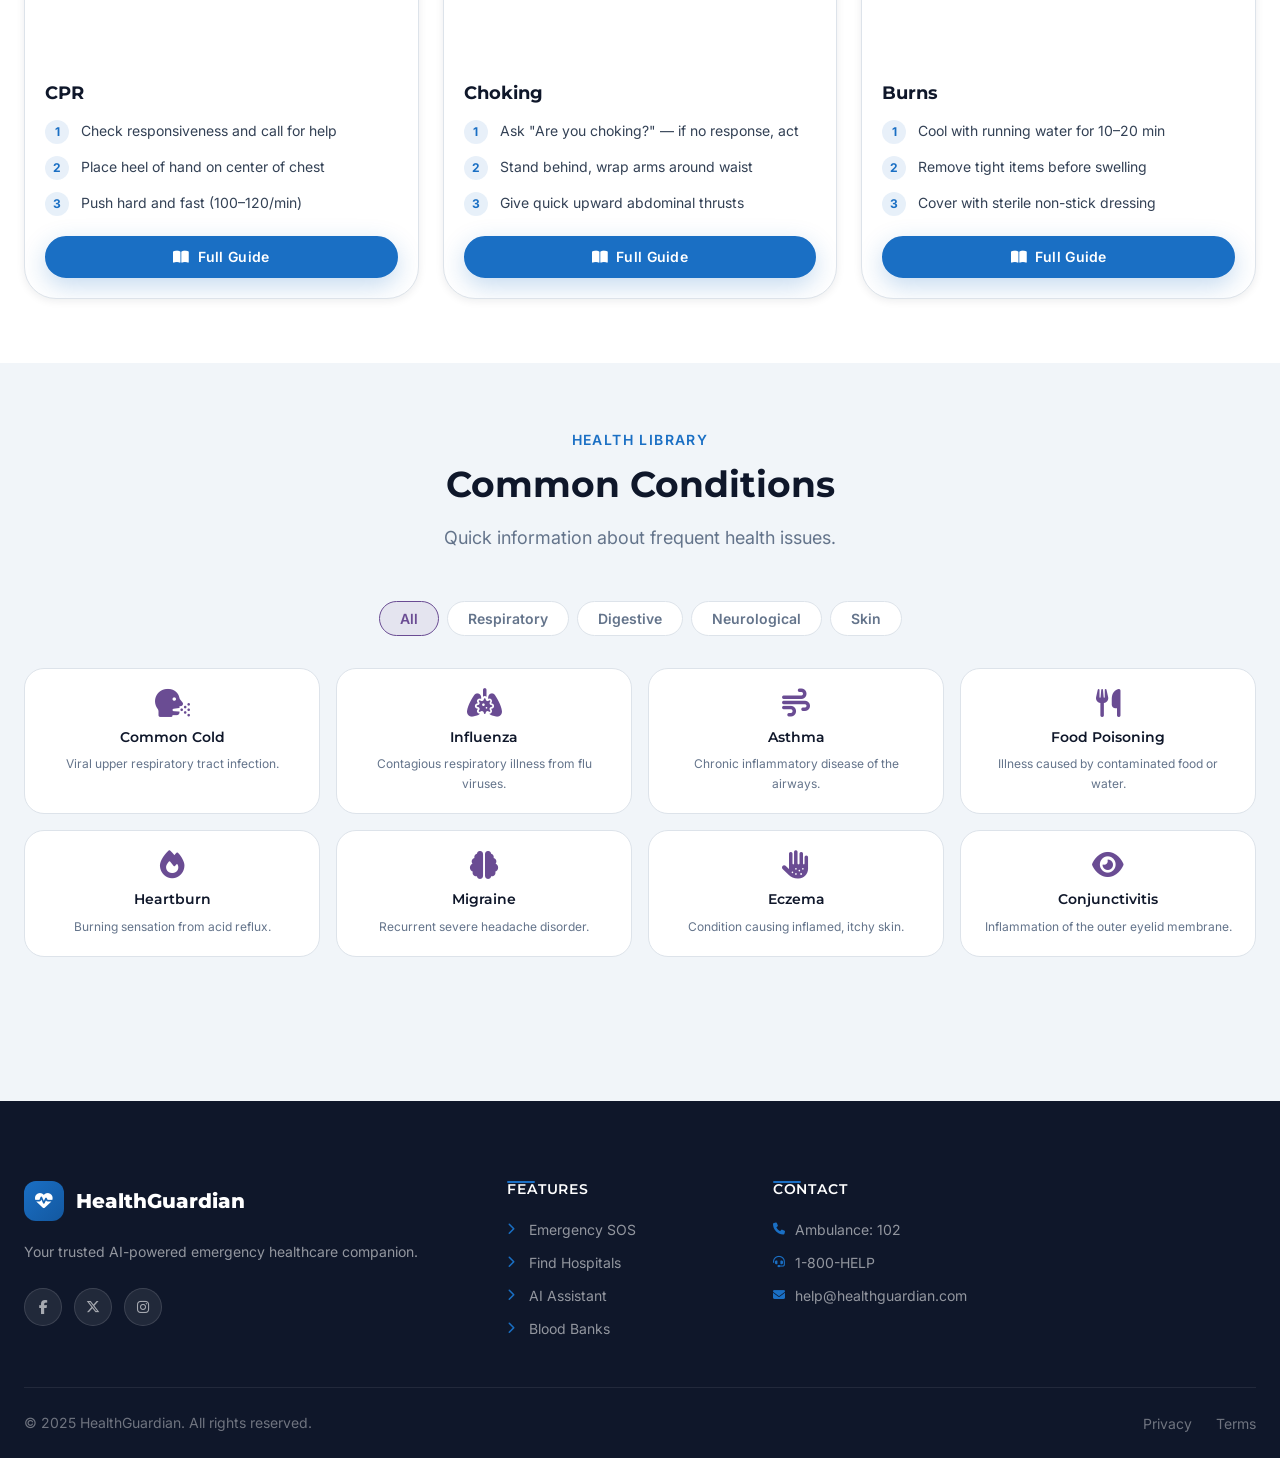
==== commit 52425f8e: "Update HealthGuardian AI platform" ====
--- a/pages/assistant.html
+++ b/pages/assistant.html
@@ -5,6 +5,7 @@
   <meta name="viewport" content="width=device-width, initial-scale=1.0">
   <meta name="description" content="AI symptom checker, first aid guides, and health assistant — HealthGuardian">
   <title>AI Assistant — HealthGuardian</title>
+  <script>document.documentElement.setAttribute('data-theme',localStorage.getItem('hg_theme')||'light');</script>
   <link rel="preconnect" href="https://fonts.googleapis.com">
   <link rel="preconnect" href="https://fonts.gstatic.com" crossorigin>
   <link href="https://fonts.googleapis.com/css2?family=Inter:wght@300;400;500;600;700;800&family=Montserrat:wght@700;800;900&display=swap" rel="stylesheet">
